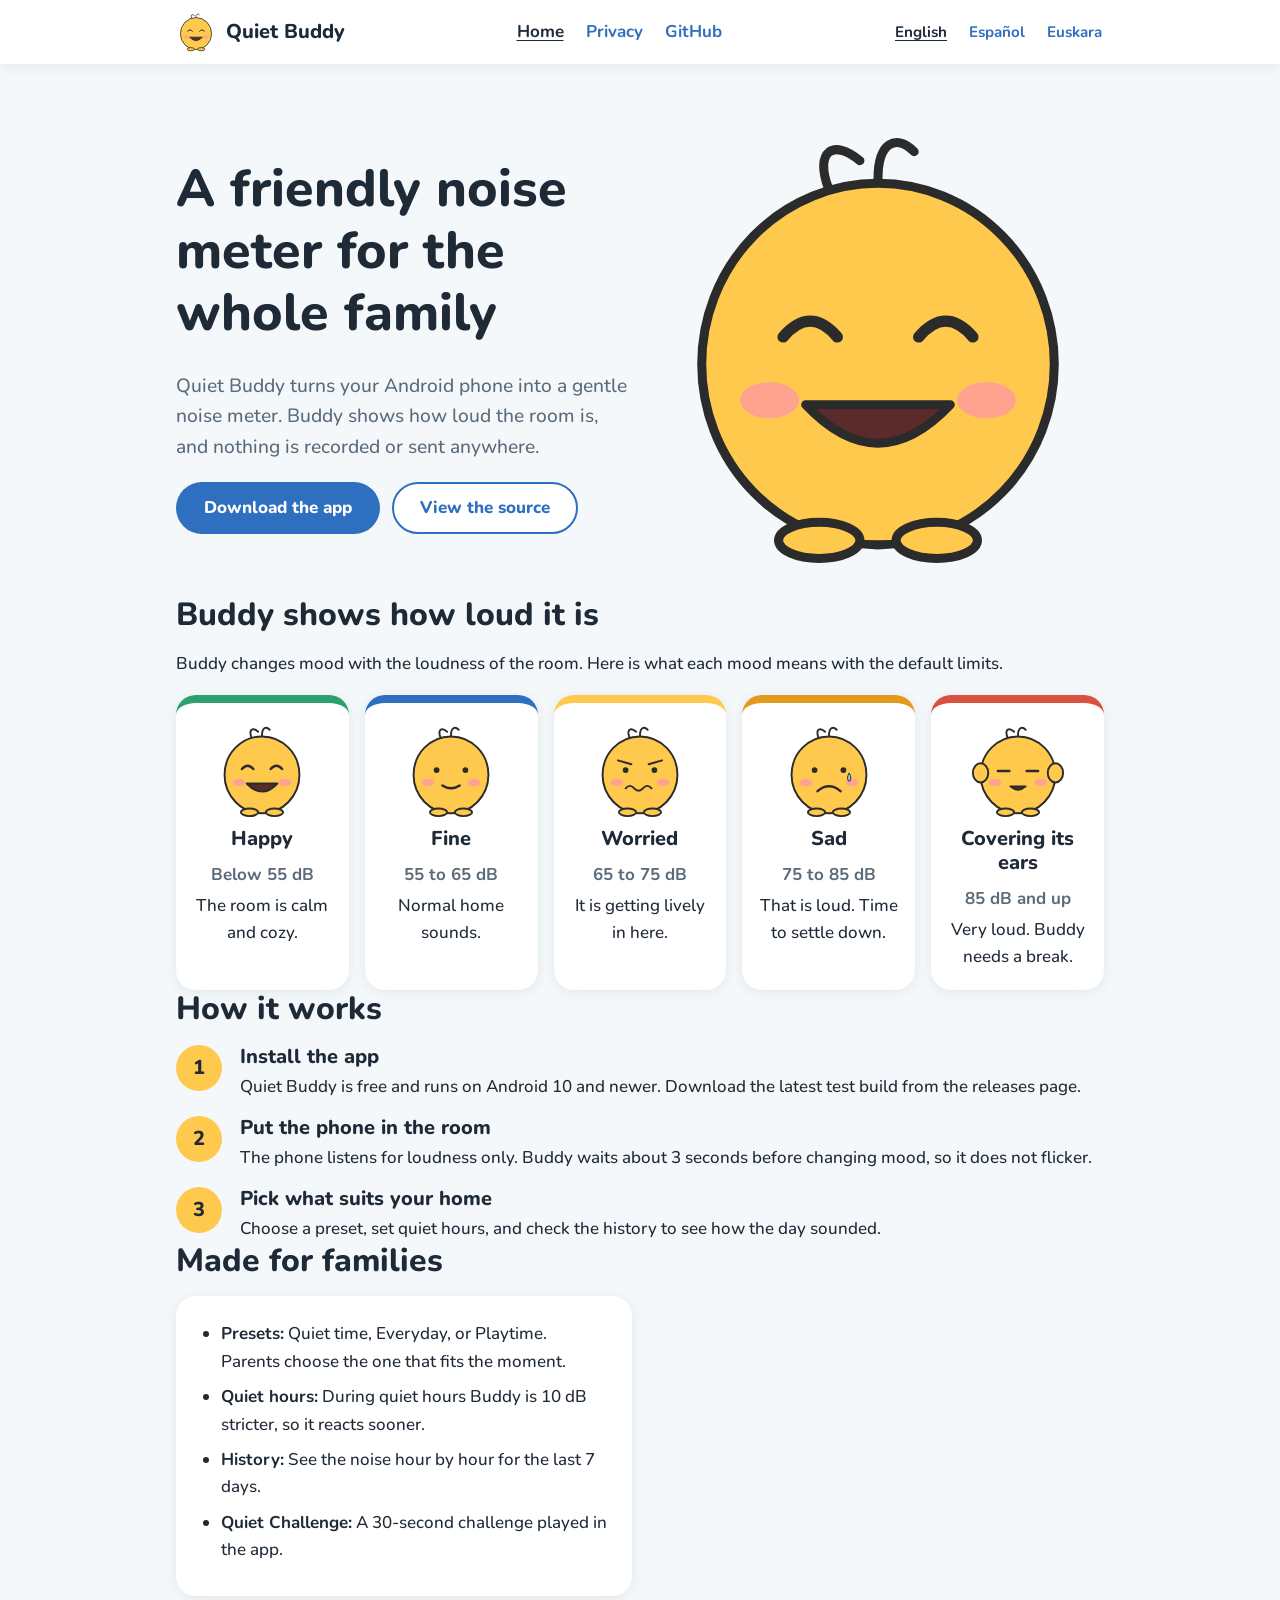
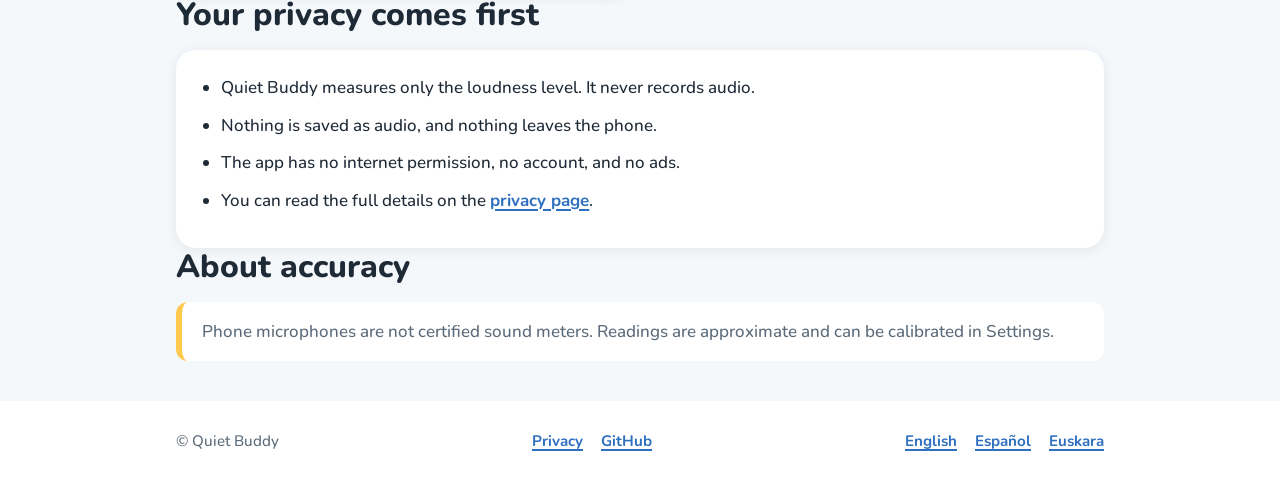
==== en/index.html @ b2998314 "Add trilingual Quiet Buddy website (English, Spanish, Basque) Static site with home and privacy page" ====
<!doctype html>
<html lang="en">
<head>
  <meta charset="utf-8">
  <meta name="viewport" content="width=device-width, initial-scale=1">
  <title>Quiet Buddy: a friendly noise meter for the family</title>
  <meta name="description" content="Quiet Buddy is a free Android app that turns a phone into a friendly noise meter for a family home. Buddy shows how loud the room is, and nothing is recorded.">
  <link rel="alternate" hreflang="en" href="https://quiet-buddy.github.io/en/">
  <link rel="alternate" hreflang="es" href="https://quiet-buddy.github.io/es/">
  <link rel="alternate" hreflang="eu" href="https://quiet-buddy.github.io/eu/">
  <link rel="alternate" hreflang="x-default" href="https://quiet-buddy.github.io/">
  <link rel="canonical" href="https://quiet-buddy.github.io/en/">
  <meta property="og:type" content="website">
  <meta property="og:site_name" content="Quiet Buddy">
  <meta property="og:title" content="Quiet Buddy: a friendly noise meter for the family">
  <meta property="og:description" content="A free Android app that turns a phone into a friendly noise meter for a family home. Buddy shows how loud the room is.">
  <meta property="og:url" content="https://quiet-buddy.github.io/en/">
  <meta property="og:locale" content="en_US">
  <meta property="og:locale:alternate" content="es_ES">
  <meta property="og:locale:alternate" content="eu_ES">
  <link rel="icon" href="data:image/svg+xml,%3Csvg xmlns='http://www.w3.org/2000/svg' viewBox='0 0 100 100'%3E%3Cellipse cx='50' cy='55' rx='40' ry='40' fill='%23FFC94D' stroke='%232B2B2B' stroke-width='4'/%3E%3Ccircle cx='36' cy='48' r='5' fill='%232B2B2B'/%3E%3Ccircle cx='64' cy='48' r='5' fill='%232B2B2B'/%3E%3C/svg%3E">
  <link rel="stylesheet" href="https://fonts.googleapis.com/css2?family=Nunito:wght@500;700;800&amp;display=swap">
  <link rel="stylesheet" href="../assets/site.css">
</head>
<body>

<header class="site-header">
  <div class="wrap">
    <a class="brand" href="./index.html">
      <svg viewBox="0 0 200 200" role="img" aria-label="Buddy, the Quiet Buddy mascot">
        <path d="M78 30 C 72 14, 80 8, 92 18" fill="none" stroke="#2B2B2B" stroke-width="4" stroke-linecap="round"/>
        <path d="M100 26 C 100 10, 108 6, 116 14" fill="none" stroke="#2B2B2B" stroke-width="4" stroke-linecap="round"/>
        <ellipse cx="100" cy="108" rx="78" ry="80" fill="#FFC94D" stroke="#2B2B2B" stroke-width="4"/>
        <ellipse cx="52" cy="124" rx="13" ry="8" fill="#FF9AA2" opacity="0.8"/>
        <ellipse cx="148" cy="124" rx="13" ry="8" fill="#FF9AA2" opacity="0.8"/>
        <path d="M58 96 Q 70 82 82 96" fill="none" stroke="#2B2B2B" stroke-width="5" stroke-linecap="round"/>
        <path d="M118 96 Q 130 82 142 96" fill="none" stroke="#2B2B2B" stroke-width="5" stroke-linecap="round"/>
        <path d="M68 126 Q 100 160 132 126 Z" fill="#5B2A2A" stroke="#2B2B2B" stroke-width="4" stroke-linejoin="round"/>
        <ellipse cx="74" cy="186" rx="18" ry="8" fill="#FFC94D" stroke="#2B2B2B" stroke-width="4"/>
        <ellipse cx="126" cy="186" rx="18" ry="8" fill="#FFC94D" stroke="#2B2B2B" stroke-width="4"/>
      </svg>
      <span>Quiet Buddy</span>
    </a>

    <nav class="site-nav" aria-label="Main">
      <ul>
        <li><a href="./index.html" aria-current="page">Home</a></li>
        <li><a href="./privacy.html">Privacy</a></li>
        <li><a href="https://github.com/Quiet-Buddy/noise-meter">GitHub</a></li>
      </ul>
    </nav>

    <nav class="lang" aria-label="Language">
      <ul>
        <li><a href="./index.html" hreflang="en" lang="en" aria-current="page">English</a></li>
        <li><a href="../es/index.html" hreflang="es" lang="es" data-lang="es">Español</a></li>
        <li><a href="../eu/index.html" hreflang="eu" lang="eu" data-lang="eu">Euskara</a></li>
      </ul>
    </nav>
  </div>
</header>

<main>

  <div class="wrap">

    <section class="hero" aria-labelledby="hero-title">
      <div>
        <h1 id="hero-title">A friendly noise meter for the whole family</h1>
        <p class="lead">Quiet Buddy turns your Android phone into a gentle noise meter. Buddy shows how loud the room is, and nothing is recorded or sent anywhere.</p>
        <div class="actions">
          <a class="btn btn-primary" href="https://github.com/Quiet-Buddy/noise-meter/releases/latest">Download the app</a>
          <a class="btn btn-secondary" href="https://github.com/Quiet-Buddy/noise-meter">View the source</a>
        </div>
      </div>
      <svg class="buddy-hero" viewBox="0 0 200 200" role="img" aria-label="Buddy, the Quiet Buddy mascot, smiling happily">
        <path d="M78 30 C 72 14, 80 8, 92 18" fill="none" stroke="#2B2B2B" stroke-width="4" stroke-linecap="round"/>
        <path d="M100 26 C 100 10, 108 6, 116 14" fill="none" stroke="#2B2B2B" stroke-width="4" stroke-linecap="round"/>
        <ellipse cx="100" cy="108" rx="78" ry="80" fill="#FFC94D" stroke="#2B2B2B" stroke-width="4"/>
        <ellipse cx="52" cy="124" rx="13" ry="8" fill="#FF9AA2" opacity="0.8"/>
        <ellipse cx="148" cy="124" rx="13" ry="8" fill="#FF9AA2" opacity="0.8"/>
        <path d="M58 96 Q 70 82 82 96" fill="none" stroke="#2B2B2B" stroke-width="5" stroke-linecap="round"/>
        <path d="M118 96 Q 130 82 142 96" fill="none" stroke="#2B2B2B" stroke-width="5" stroke-linecap="round"/>
        <path d="M68 126 Q 100 160 132 126 Z" fill="#5B2A2A" stroke="#2B2B2B" stroke-width="4" stroke-linejoin="round"/>
        <ellipse cx="74" cy="186" rx="18" ry="8" fill="#FFC94D" stroke="#2B2B2B" stroke-width="4"/>
        <ellipse cx="126" cy="186" rx="18" ry="8" fill="#FFC94D" stroke="#2B2B2B" stroke-width="4"/>
      </svg>
    </section>

    <section aria-labelledby="moods-title">
      <h2 id="moods-title">Buddy shows how loud it is</h2>
      <p>Buddy changes mood with the loudness of the room. Here is what each mood means with the default limits.</p>
      <ul class="mood-grid">

        <li class="mood mood-happy">
          <svg viewBox="0 0 200 200" role="img" aria-label="Buddy happy">
            <path d="M78 30 C 72 14, 80 8, 92 18" fill="none" stroke="#2B2B2B" stroke-width="4" stroke-linecap="round"/>
            <path d="M100 26 C 100 10, 108 6, 116 14" fill="none" stroke="#2B2B2B" stroke-width="4" stroke-linecap="round"/>
            <ellipse cx="100" cy="108" rx="78" ry="80" fill="#FFC94D" stroke="#2B2B2B" stroke-width="4"/>
            <ellipse cx="52" cy="124" rx="13" ry="8" fill="#FF9AA2" opacity="0.8"/>
            <ellipse cx="148" cy="124" rx="13" ry="8" fill="#FF9AA2" opacity="0.8"/>
            <path d="M58 96 Q 70 82 82 96" fill="none" stroke="#2B2B2B" stroke-width="5" stroke-linecap="round"/>
            <path d="M118 96 Q 130 82 142 96" fill="none" stroke="#2B2B2B" stroke-width="5" stroke-linecap="round"/>
            <path d="M68 126 Q 100 160 132 126 Z" fill="#5B2A2A" stroke="#2B2B2B" stroke-width="4" stroke-linejoin="round"/>
            <ellipse cx="74" cy="186" rx="18" ry="8" fill="#FFC94D" stroke="#2B2B2B" stroke-width="4"/>
            <ellipse cx="126" cy="186" rx="18" ry="8" fill="#FFC94D" stroke="#2B2B2B" stroke-width="4"/>
          </svg>
          <h3>Happy</h3>
          <p class="band">Below 55 dB</p>
          <p>The room is calm and cozy.</p>
        </li>

        <li class="mood mood-fine">
          <svg viewBox="0 0 200 200" role="img" aria-label="Buddy fine, with a small smile">
            <path d="M78 30 C 72 14, 80 8, 92 18" fill="none" stroke="#2B2B2B" stroke-width="4" stroke-linecap="round"/>
            <path d="M100 26 C 100 10, 108 6, 116 14" fill="none" stroke="#2B2B2B" stroke-width="4" stroke-linecap="round"/>
            <ellipse cx="100" cy="108" rx="78" ry="80" fill="#FFC94D" stroke="#2B2B2B" stroke-width="4"/>
            <ellipse cx="52" cy="124" rx="13" ry="8" fill="#FF9AA2" opacity="0.8"/>
            <ellipse cx="148" cy="124" rx="13" ry="8" fill="#FF9AA2" opacity="0.8"/>
            <circle cx="70" cy="98" r="6" fill="#2B2B2B"/>
            <circle cx="130" cy="98" r="6" fill="#2B2B2B"/>
            <path d="M82 130 Q 100 142 118 130" fill="none" stroke="#2B2B2B" stroke-width="5" stroke-linecap="round"/>
            <ellipse cx="74" cy="186" rx="18" ry="8" fill="#FFC94D" stroke="#2B2B2B" stroke-width="4"/>
            <ellipse cx="126" cy="186" rx="18" ry="8" fill="#FFC94D" stroke="#2B2B2B" stroke-width="4"/>
          </svg>
          <h3>Fine</h3>
          <p class="band">55 to 65 dB</p>
          <p>Normal home sounds.</p>
        </li>

        <li class="mood mood-worried">
          <svg viewBox="0 0 200 200" role="img" aria-label="Buddy worried, with a wavy mouth and raised brows">
            <path d="M78 30 C 72 14, 80 8, 92 18" fill="none" stroke="#2B2B2B" stroke-width="4" stroke-linecap="round"/>
            <path d="M100 26 C 100 10, 108 6, 116 14" fill="none" stroke="#2B2B2B" stroke-width="4" stroke-linecap="round"/>
            <ellipse cx="100" cy="108" rx="78" ry="80" fill="#FFC94D" stroke="#2B2B2B" stroke-width="4"/>
            <ellipse cx="52" cy="124" rx="13" ry="8" fill="#FF9AA2" opacity="0.8"/>
            <ellipse cx="148" cy="124" rx="13" ry="8" fill="#FF9AA2" opacity="0.8"/>
            <circle cx="70" cy="98" r="6" fill="#2B2B2B"/>
            <circle cx="130" cy="98" r="6" fill="#2B2B2B"/>
            <path d="M54 78 L 82 86" fill="none" stroke="#2B2B2B" stroke-width="4" stroke-linecap="round"/>
            <path d="M146 78 L 118 86" fill="none" stroke="#2B2B2B" stroke-width="4" stroke-linecap="round"/>
            <path d="M70 136 Q 79 126 88 136 T 106 136 T 124 136" fill="none" stroke="#2B2B2B" stroke-width="4" stroke-linecap="round" stroke-linejoin="round"/>
            <ellipse cx="74" cy="186" rx="18" ry="8" fill="#FFC94D" stroke="#2B2B2B" stroke-width="4"/>
            <ellipse cx="126" cy="186" rx="18" ry="8" fill="#FFC94D" stroke="#2B2B2B" stroke-width="4"/>
          </svg>
          <h3>Worried</h3>
          <p class="band">65 to 75 dB</p>
          <p>It is getting lively in here.</p>
        </li>

        <li class="mood mood-sad">
          <svg viewBox="0 0 200 200" role="img" aria-label="Buddy sad, with a frown and a blue tear">
            <path d="M78 30 C 72 14, 80 8, 92 18" fill="none" stroke="#2B2B2B" stroke-width="4" stroke-linecap="round"/>
            <path d="M100 26 C 100 10, 108 6, 116 14" fill="none" stroke="#2B2B2B" stroke-width="4" stroke-linecap="round"/>
            <ellipse cx="100" cy="108" rx="78" ry="80" fill="#FFC94D" stroke="#2B2B2B" stroke-width="4"/>
            <ellipse cx="52" cy="124" rx="13" ry="8" fill="#FF9AA2" opacity="0.8"/>
            <ellipse cx="148" cy="124" rx="13" ry="8" fill="#FF9AA2" opacity="0.8"/>
            <circle cx="70" cy="98" r="6" fill="#2B2B2B"/>
            <circle cx="130" cy="98" r="6" fill="#2B2B2B"/>
            <path d="M76 142 Q 100 122 124 142" fill="none" stroke="#2B2B2B" stroke-width="5" stroke-linecap="round"/>
            <path d="M142 104 Q 149 116 142 122 Q 135 116 142 104 Z" fill="#8FC8FF" stroke="#2B2B2B" stroke-width="2"/>
            <ellipse cx="74" cy="186" rx="18" ry="8" fill="#FFC94D" stroke="#2B2B2B" stroke-width="4"/>
            <ellipse cx="126" cy="186" rx="18" ry="8" fill="#FFC94D" stroke="#2B2B2B" stroke-width="4"/>
          </svg>
          <h3>Sad</h3>
          <p class="band">75 to 85 dB</p>
          <p>That is loud. Time to settle down.</p>
        </li>

        <li class="mood mood-too-loud">
          <svg viewBox="0 0 200 200" role="img" aria-label="Buddy covering its ears with its hands, squinting">
            <path d="M78 30 C 72 14, 80 8, 92 18" fill="none" stroke="#2B2B2B" stroke-width="4" stroke-linecap="round"/>
            <path d="M100 26 C 100 10, 108 6, 116 14" fill="none" stroke="#2B2B2B" stroke-width="4" stroke-linecap="round"/>
            <ellipse cx="100" cy="108" rx="78" ry="80" fill="#FFC94D" stroke="#2B2B2B" stroke-width="4"/>
            <ellipse cx="52" cy="124" rx="13" ry="8" fill="#FF9AA2" opacity="0.8"/>
            <ellipse cx="148" cy="124" rx="13" ry="8" fill="#FF9AA2" opacity="0.8"/>
            <path d="M58 100 L 82 100" fill="none" stroke="#2B2B2B" stroke-width="5" stroke-linecap="round"/>
            <path d="M118 100 L 142 100" fill="none" stroke="#2B2B2B" stroke-width="5" stroke-linecap="round"/>
            <path d="M84 132 Q 100 146 116 132 Z" fill="#5B2A2A" stroke="#2B2B2B" stroke-width="4" stroke-linejoin="round"/>
            <ellipse cx="22" cy="104" rx="16" ry="20" fill="#FFC94D" stroke="#2B2B2B" stroke-width="4"/>
            <ellipse cx="178" cy="104" rx="16" ry="20" fill="#FFC94D" stroke="#2B2B2B" stroke-width="4"/>
            <ellipse cx="74" cy="186" rx="18" ry="8" fill="#FFC94D" stroke="#2B2B2B" stroke-width="4"/>
            <ellipse cx="126" cy="186" rx="18" ry="8" fill="#FFC94D" stroke="#2B2B2B" stroke-width="4"/>
          </svg>
          <h3>Covering its ears</h3>
          <p class="band">85 dB and up</p>
          <p>Very loud. Buddy needs a break.</p>
        </li>

      </ul>
    </section>

    <section aria-labelledby="how-title">
      <h2 id="how-title">How it works</h2>
      <ol class="steps">
        <li>
          <h3>Install the app</h3>
          <p>Quiet Buddy is free and runs on Android 10 and newer. Download the latest test build from the releases page.</p>
        </li>
        <li>
          <h3>Put the phone in the room</h3>
          <p>The phone listens for loudness only. Buddy waits about 3 seconds before changing mood, so it does not flicker.</p>
        </li>
        <li>
          <h3>Pick what suits your home</h3>
          <p>Choose a preset, set quiet hours, and check the history to see how the day sounded.</p>
        </li>
      </ol>
    </section>

    <section aria-labelledby="families-title">
      <h2 id="families-title">Made for families</h2>
      <div class="feature-grid">
        <div class="card">
          <ul class="feature-list">
            <li><strong>Presets:</strong> Quiet time, Everyday, or Playtime. Parents choose the one that fits the moment.</li>
            <li><strong>Quiet hours:</strong> During quiet hours Buddy is 10 dB stricter, so it reacts sooner.</li>
            <li><strong>History:</strong> See the noise hour by hour for the last 7 days.</li>
            <li><strong>Quiet Challenge:</strong> A 30-second challenge played in the app.</li>
          </ul>
        </div>
      </div>
    </section>

    <section aria-labelledby="privacy-title">
      <h2 id="privacy-title">Your privacy comes first</h2>
      <div class="card">
        <ul class="privacy-list">
          <li>Quiet Buddy measures only the loudness level. It never records audio.</li>
          <li>Nothing is saved as audio, and nothing leaves the phone.</li>
          <li>The app has no internet permission, no account, and no ads.</li>
          <li>You can read the full details on the <a href="./privacy.html">privacy page</a>.</li>
        </ul>
      </div>
    </section>

    <section aria-labelledby="accuracy-title">
      <h2 id="accuracy-title">About accuracy</h2>
      <p class="note">Phone microphones are not certified sound meters. Readings are approximate and can be calibrated in Settings.</p>
    </section>

  </div>

</main>

<footer class="site-footer">
  <div class="wrap">
    <p>&copy; Quiet Buddy</p>
    <ul class="footer-links">
      <li><a href="./privacy.html">Privacy</a></li>
      <li><a href="https://github.com/Quiet-Buddy/noise-meter">GitHub</a></li>
    </ul>
    <ul class="footer-links" aria-label="Language">
      <li><a href="./index.html" hreflang="en" lang="en" aria-current="page">English</a></li>
      <li><a href="../es/index.html" hreflang="es" lang="es" data-lang="es">Español</a></li>
      <li><a href="../eu/index.html" hreflang="eu" lang="eu" data-lang="eu">Euskara</a></li>
    </ul>
  </div>
</footer>

<script>
  document.addEventListener('click', function (event) {
    var link = event.target.closest && event.target.closest('a[data-lang]');
    if (!link) return;
    try {
      localStorage.setItem('qb-lang', link.getAttribute('data-lang'));
    } catch (e) {}
  });
</script>
</body>
</html>
---- assets/site.css ----
/* Quiet Buddy site. Mobile-first. Colors are tokens on :root. */

:root {
  --ink: #1F2A37;
  --ink-soft: #5B6B7A;
  --bg: #F4F8FB;
  --card: #FFFFFF;
  --accent: #2E6FBF;
  --accent-hover: #255CA3;
  --buddy: #FFC94D;
  --calm: #2E9F6E;
  --loud: #E39A1C;
  --too-loud: #D9513F;
  --radius: 20px;
  --max: 960px;
  --gutter: 16px;
  --shadow: 0 2px 12px rgba(31, 42, 55, 0.08);
}

*,
*::before,
*::after {
  box-sizing: border-box;
}

html {
  -webkit-text-size-adjust: 100%;
}

body {
  margin: 0;
  background: var(--bg);
  color: var(--ink);
  font-family: 'Nunito', system-ui, -apple-system, 'Segoe UI', sans-serif;
  font-weight: 500;
  font-size: 1.0625rem;
  line-height: 1.6;
  overflow-wrap: break-word;
}

img,
svg {
  display: block;
  max-width: 100%;
  height: auto;
}

.wrap {
  max-width: var(--max);
  margin: 0 auto;
  padding: 0 var(--gutter);
}

h1,
h2,
h3 {
  font-weight: 800;
  line-height: 1.2;
  margin: 0 0 0.5em;
}

h1 {
  font-size: clamp(2rem, 6vw, 3.25rem);
}

h2 {
  font-size: clamp(1.5rem, 4vw, 2rem);
}

h3 {
  font-size: 1.25rem;
}

p {
  margin: 0 0 1em;
}

a {
  color: var(--accent);
  font-weight: 700;
  text-decoration-thickness: 2px;
  text-underline-offset: 3px;
}

a:hover {
  color: var(--accent-hover);
}

a:focus-visible,
button:focus-visible {
  outline: 3px solid var(--accent);
  outline-offset: 3px;
  border-radius: 6px;
}

/* Header */

.site-header {
  background: var(--card);
  box-shadow: var(--shadow);
  padding: 12px 0;
}

.site-header .wrap {
  display: flex;
  flex-wrap: wrap;
  align-items: center;
  justify-content: space-between;
  gap: 12px 24px;
}

.brand {
  display: inline-flex;
  align-items: center;
  gap: 10px;
  color: var(--ink);
  text-decoration: none;
  font-weight: 800;
  font-size: 1.25rem;
}

.brand svg {
  width: 40px;
  height: 40px;
}

.site-nav ul,
.lang ul,
.footer-links {
  list-style: none;
  margin: 0;
  padding: 0;
  display: flex;
  flex-wrap: wrap;
  gap: 8px 18px;
}

.site-nav a,
.lang a {
  text-decoration: none;
  padding: 4px 2px;
}

.site-nav a[aria-current="page"],
.lang a[aria-current="page"] {
  color: var(--ink);
  text-decoration: underline;
}

.lang {
  font-size: 0.95rem;
}

/* Buttons */

.btn {
  display: inline-block;
  padding: 14px 26px;
  border-radius: 999px;
  font-weight: 800;
  text-decoration: none;
  border: 2px solid transparent;
  line-height: 1.2;
}

.btn-primary {
  background: var(--accent);
  color: #FFFFFF;
}

.btn-primary:hover {
  background: var(--accent-hover);
  color: #FFFFFF;
}

.btn-secondary {
  background: var(--card);
  color: var(--accent);
  border-color: var(--accent);
}

.btn-big {
  display: block;
  text-align: center;
  font-size: 1.25rem;
  padding: 20px 24px;
  margin-bottom: 16px;
}

/* Sections */

main > section {
  padding: 32px 0;
}

.hero {
  display: grid;
  gap: 24px;
  padding: 40px 0 24px;
  text-align: center;
}

.hero .buddy-hero {
  width: min(260px, 70vw);
  margin: 0 auto;
}

.hero .actions {
  display: flex;
  flex-wrap: wrap;
  gap: 12px;
  justify-content: center;
  margin-top: 8px;
}

.lead {
  font-size: 1.2rem;
  color: var(--ink-soft);
}

.card {
  background: var(--card);
  border-radius: var(--radius);
  box-shadow: var(--shadow);
  padding: 24px;
}

/* Mood cards */

.mood-grid {
  list-style: none;
  margin: 0;
  padding: 0;
  display: grid;
  gap: 16px;
  grid-template-columns: 1fr;
}

.mood {
  background: var(--card);
  border-radius: var(--radius);
  box-shadow: var(--shadow);
  border-top: 8px solid var(--mood-color);
  padding: 20px 16px;
  text-align: center;
}

.mood svg {
  width: 96px;
  margin: 0 auto 8px;
}

.mood .band {
  font-weight: 700;
  color: var(--ink-soft);
  margin: 0 0 4px;
}

.mood p:last-child {
  margin: 0;
}

.mood-happy { --mood-color: var(--calm); }
.mood-fine { --mood-color: var(--accent); }
.mood-worried { --mood-color: var(--buddy); }
.mood-sad { --mood-color: var(--loud); }
.mood-too-loud { --mood-color: var(--too-loud); }

/* Steps */

.steps {
  list-style: none;
  margin: 0;
  padding: 0;
  counter-reset: step;
  display: grid;
  gap: 16px;
}

.steps li {
  position: relative;
  padding-left: 64px;
  min-height: 48px;
}

.steps li::before {
  counter-increment: step;
  content: counter(step);
  position: absolute;
  left: 0;
  top: 0;
  width: 46px;
  height: 46px;
  border-radius: 50%;
  background: var(--buddy);
  color: var(--ink);
  font-weight: 800;
  font-size: 1.25rem;
  display: flex;
  align-items: center;
  justify-content: center;
}

.steps li h3 {
  margin-bottom: 4px;
}

.steps li p {
  margin: 0;
}

/* Feature list */

.feature-list {
  margin: 0;
  padding-left: 1.25em;
}

.feature-list li {
  margin-bottom: 0.5em;
}

.privacy-list {
  margin: 0;
  padding-left: 1.25em;
}

.privacy-list li {
  margin-bottom: 0.6em;
}

.note {
  border-left: 6px solid var(--buddy);
  background: var(--card);
  border-radius: 12px;
  padding: 16px 20px;
  color: var(--ink-soft);
  margin: 0;
}

/* Two-column layout on wider screens */

@media (min-width: 560px) {
  .mood-grid {
    grid-template-columns: repeat(2, 1fr);
  }

  .mood-grid .mood:last-child {
    grid-column: span 2;
    max-width: 50%;
    justify-self: center;
    width: 100%;
  }
}

@media (min-width: 720px) {
  .hero {
    grid-template-columns: 1fr 1fr;
    text-align: left;
    align-items: center;
    padding-top: 56px;
  }

  .hero .actions {
    justify-content: flex-start;
  }

  .hero .buddy-hero {
    margin: 0;
    width: 100%;
  }

  .mood-grid {
    grid-template-columns: repeat(5, 1fr);
  }

  .mood-grid .mood:last-child {
    grid-column: auto;
    max-width: none;
  }

  .feature-grid {
    grid-template-columns: 1fr 1fr;
  }
}

.feature-grid {
  display: grid;
  gap: 16px;
}

/* Privacy page */

.page-title {
  padding-top: 32px;
}

.meta {
  color: var(--ink-soft);
  font-weight: 700;
}

.policy h2 {
  margin-top: 1.25em;
  font-size: 1.4rem;
}

/* Footer */

.site-footer {
  margin-top: 40px;
  padding: 28px 0 40px;
  background: var(--card);
  color: var(--ink-soft);
  font-size: 0.95rem;
}

.site-footer .wrap {
  display: flex;
  flex-wrap: wrap;
  gap: 16px 32px;
  justify-content: space-between;
  align-items: center;
}

.site-footer p {
  margin: 0;
}

/* Landing (root and 404) */

.landing {
  padding: 48px 0;
}

.landing-card {
  max-width: 560px;
  margin: 0 auto;
  background: var(--card);
  border-radius: var(--radius);
  box-shadow: var(--shadow);
  padding: 32px 24px;
  text-align: center;
}

.landing-buddy {
  width: min(180px, 50vw);
  margin: 0 auto 8px;
}

.landing-choose {
  color: var(--ink-soft);
  font-weight: 700;
}

.landing-links {
  list-style: none;
  margin: 0;
  padding: 0;
}

.landing-links .btn-big {
  margin-bottom: 0;
}

.landing-links li + li {
  margin-top: 12px;
}

/* Respect reduced motion */

@media (prefers-reduced-motion: reduce) {
  *,
  *::before,
  *::after {
    animation: none !important;
    transition: none !important;
    scroll-behavior: auto !important;
  }
}
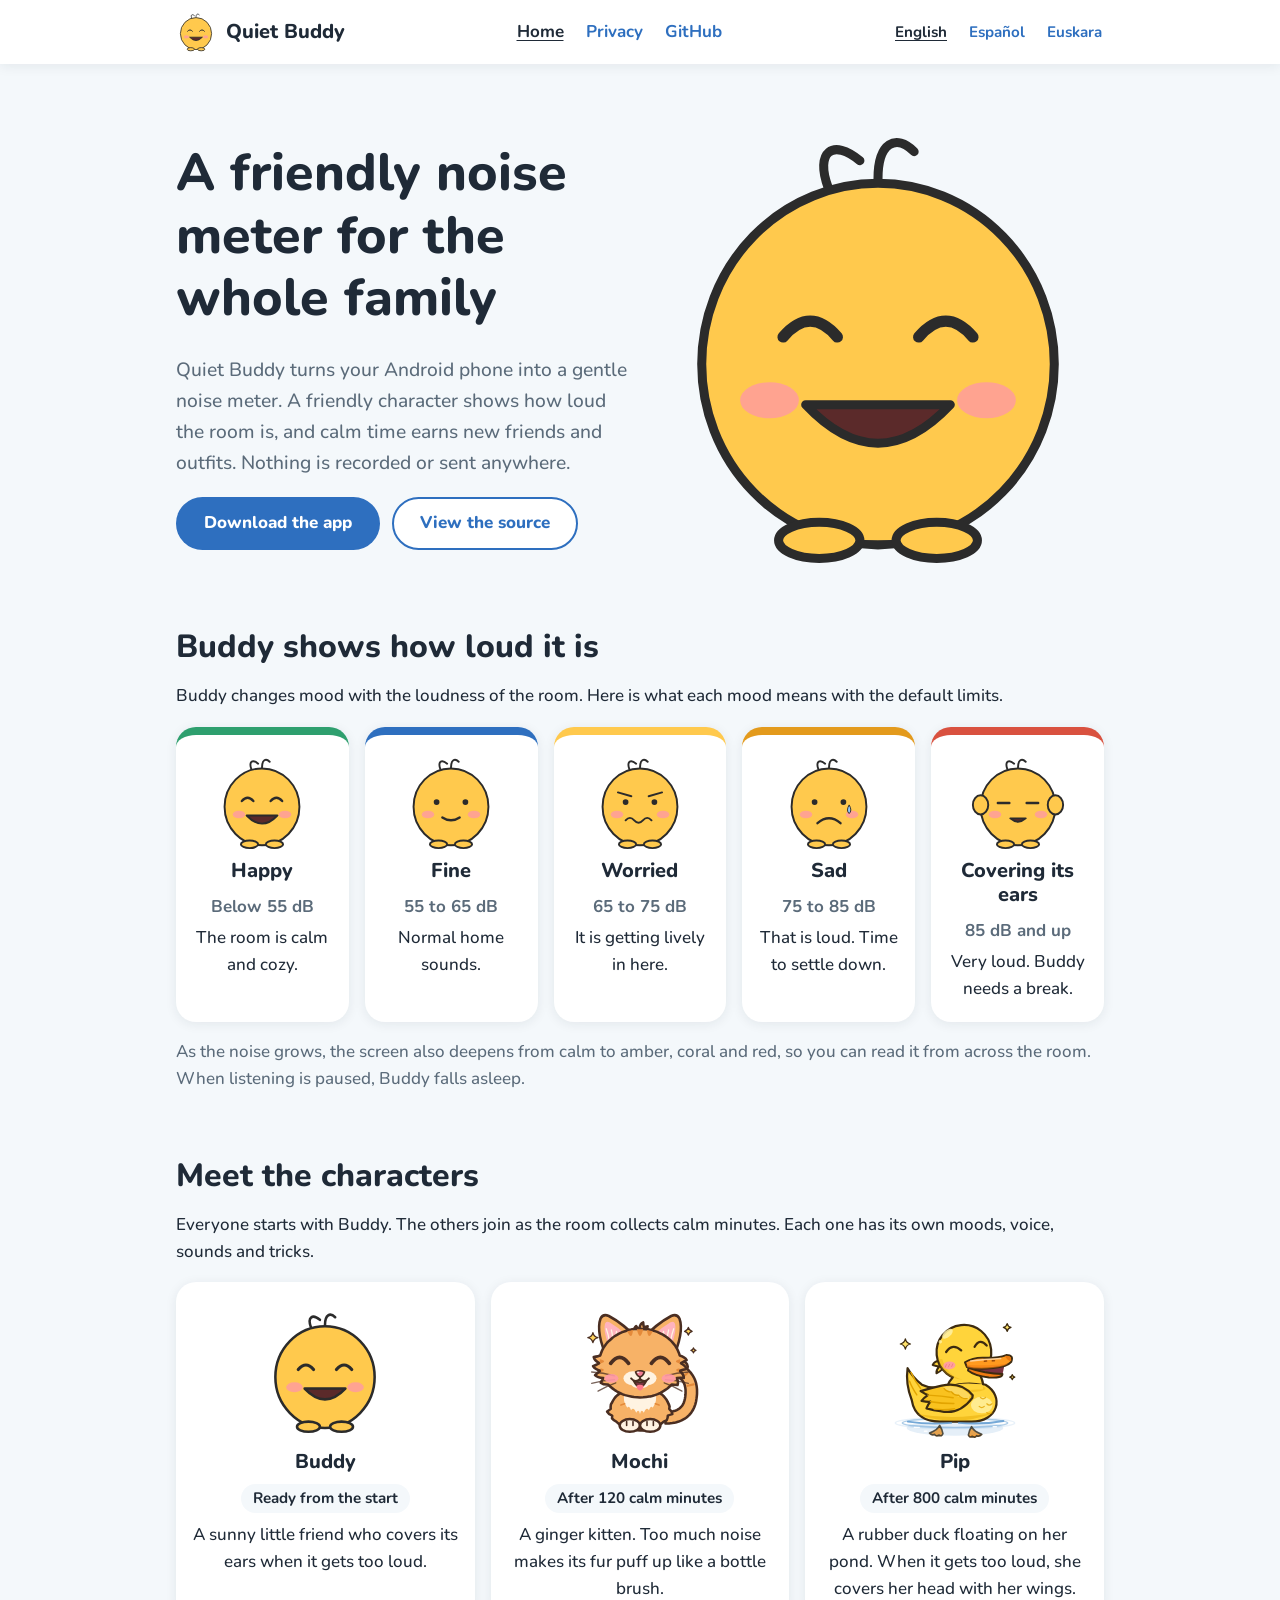
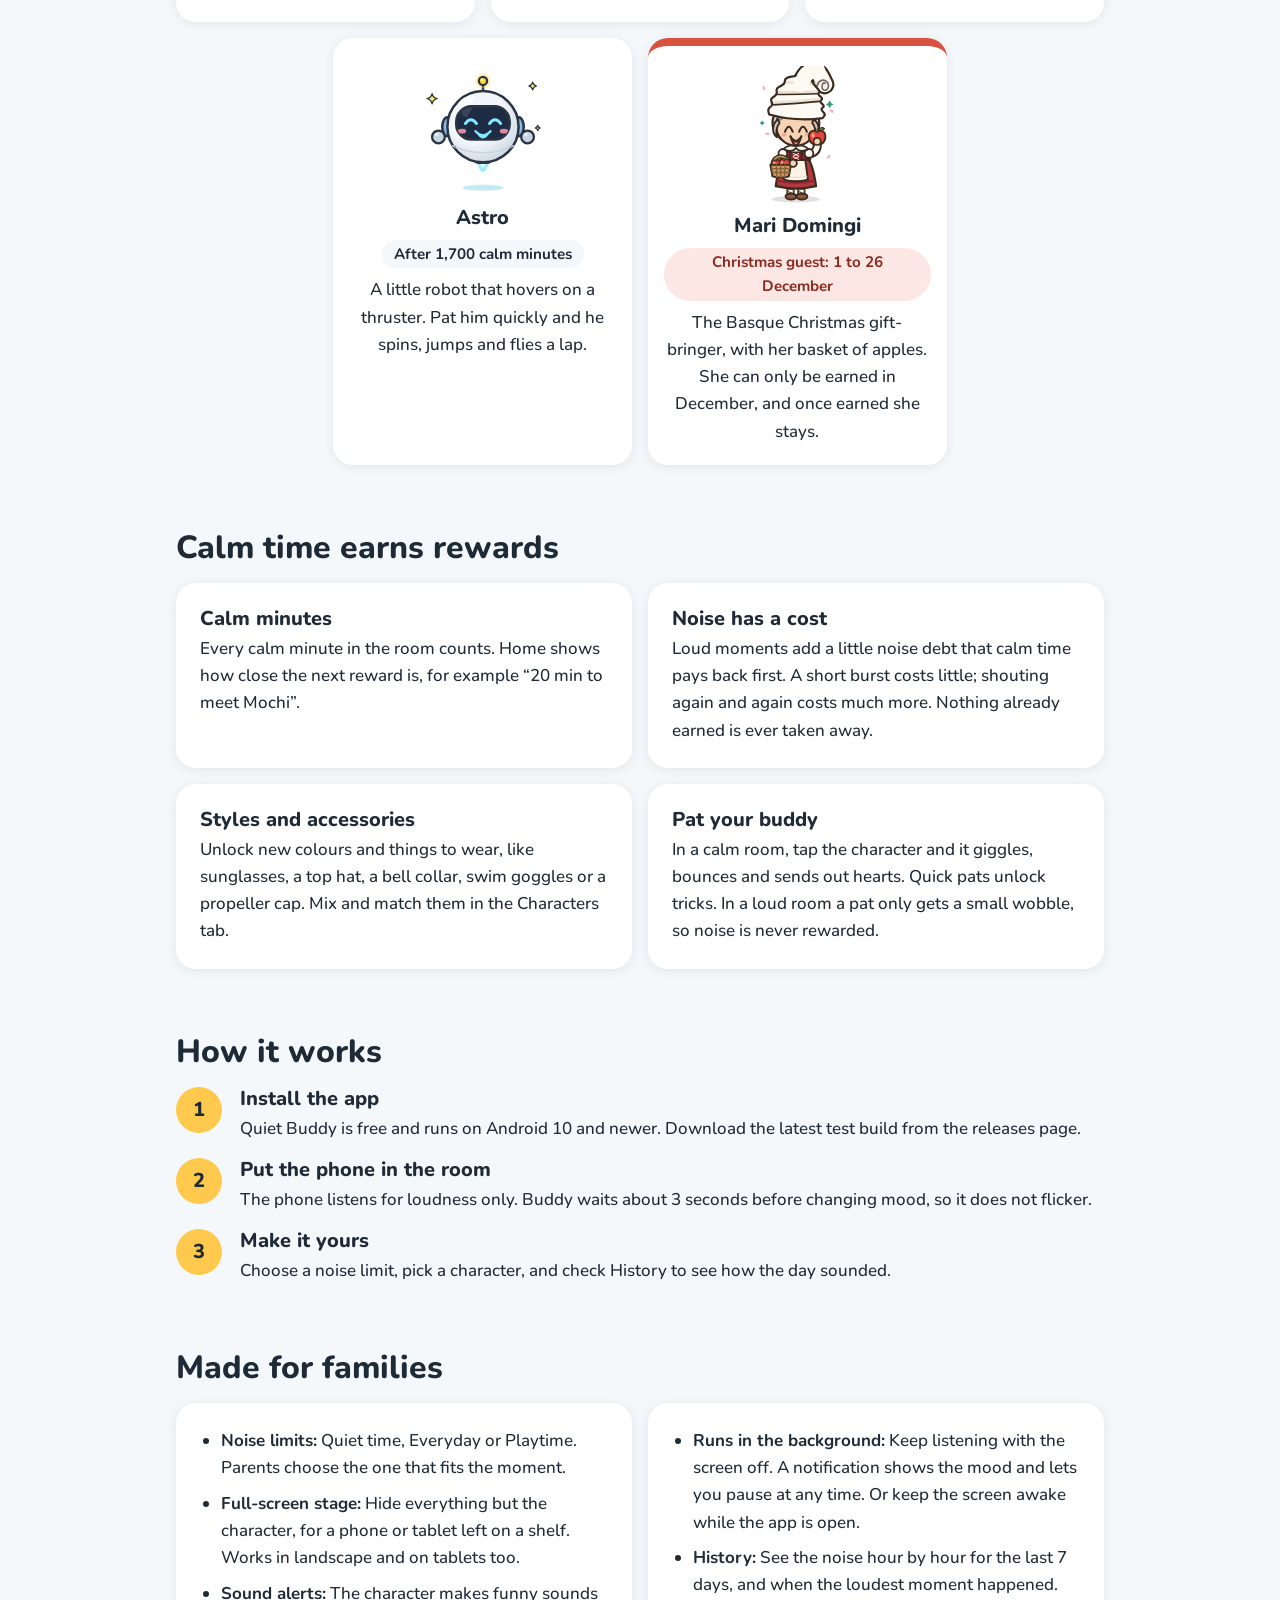
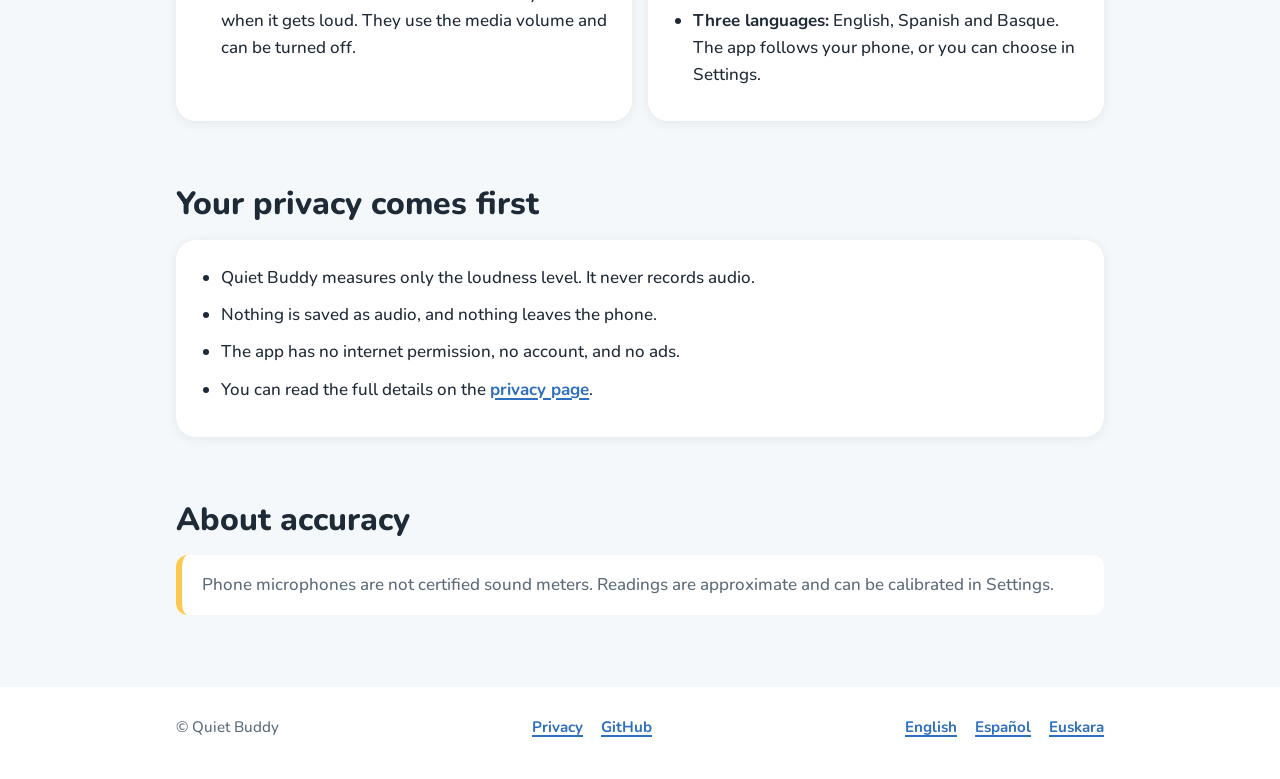
==== commit ebda0021: "Bring the website up to date with the app The site still described quiet hours and the Quiet Challen" ====
--- a/en/index.html
+++ b/en/index.html
@@ -4,7 +4,7 @@
   <meta charset="utf-8">
   <meta name="viewport" content="width=device-width, initial-scale=1">
   <title>Quiet Buddy: a friendly noise meter for the family</title>
-  <meta name="description" content="Quiet Buddy is a free Android app that turns a phone into a friendly noise meter for a family home. Buddy shows how loud the room is, and nothing is recorded.">
+  <meta name="description" content="Quiet Buddy is a free Android app that turns a phone into a friendly noise meter for a family home. A cute character shows how loud the room is, calm time earns new friends, and nothing is recorded.">
   <link rel="alternate" hreflang="en" href="https://quiet-buddy.github.io/en/">
   <link rel="alternate" hreflang="es" href="https://quiet-buddy.github.io/es/">
   <link rel="alternate" hreflang="eu" href="https://quiet-buddy.github.io/eu/">
@@ -13,7 +13,7 @@
   <meta property="og:type" content="website">
   <meta property="og:site_name" content="Quiet Buddy">
   <meta property="og:title" content="Quiet Buddy: a friendly noise meter for the family">
-  <meta property="og:description" content="A free Android app that turns a phone into a friendly noise meter for a family home. Buddy shows how loud the room is.">
+  <meta property="og:description" content="A free Android app that turns a phone into a friendly noise meter for a family home. A cute character shows how loud the room is, and calm time earns rewards.">
   <meta property="og:url" content="https://quiet-buddy.github.io/en/">
   <meta property="og:locale" content="en_US">
   <meta property="og:locale:alternate" content="es_ES">
@@ -67,7 +67,7 @@
     <section class="hero" aria-labelledby="hero-title">
       <div>
         <h1 id="hero-title">A friendly noise meter for the whole family</h1>
-        <p class="lead">Quiet Buddy turns your Android phone into a gentle noise meter. Buddy shows how loud the room is, and nothing is recorded or sent anywhere.</p>
+        <p class="lead">Quiet Buddy turns your Android phone into a gentle noise meter. A friendly character shows how loud the room is, and calm time earns new friends and outfits. Nothing is recorded or sent anywhere.</p>
         <div class="actions">
           <a class="btn btn-primary" href="https://github.com/Quiet-Buddy/noise-meter/releases/latest">Download the app</a>
           <a class="btn btn-secondary" href="https://github.com/Quiet-Buddy/noise-meter">View the source</a>
@@ -188,6 +188,66 @@
         </li>
 
       </ul>
+      <p class="after-grid">As the noise grows, the screen also deepens from calm to amber, coral and red, so you can read it from across the room. When listening is paused, Buddy falls asleep.</p>
+    </section>
+
+    <section aria-labelledby="characters-title">
+      <h2 id="characters-title">Meet the characters</h2>
+      <p>Everyone starts with Buddy. The others join as the room collects calm minutes. Each one has its own moods, voice, sounds and tricks.</p>
+      <ul class="char-grid">
+        <li class="char">
+          <img src="../assets/characters/buddy.svg" alt="Buddy, a round yellow character, smiling" width="160" height="160" loading="lazy">
+          <h3>Buddy</h3>
+          <p class="unlock">Ready from the start</p>
+          <p>A sunny little friend who covers its ears when it gets too loud.</p>
+        </li>
+        <li class="char">
+          <img src="../assets/characters/mochi.svg" alt="Mochi, a ginger kitten, smiling" width="160" height="160" loading="lazy">
+          <h3>Mochi</h3>
+          <p class="unlock">After 120 calm minutes</p>
+          <p>A ginger kitten. Too much noise makes its fur puff up like a bottle brush.</p>
+        </li>
+        <li class="char">
+          <img src="../assets/characters/pip.svg" alt="Pip, a yellow rubber duck, smiling on her pond" width="160" height="160" loading="lazy">
+          <h3>Pip</h3>
+          <p class="unlock">After 800 calm minutes</p>
+          <p>A rubber duck floating on her pond. When it gets too loud, she covers her head with her wings.</p>
+        </li>
+        <li class="char">
+          <img src="../assets/characters/astro.svg" alt="Astro, a white hovering robot with a screen face, smiling" width="160" height="160" loading="lazy">
+          <h3>Astro</h3>
+          <p class="unlock">After 1,700 calm minutes</p>
+          <p>A little robot that hovers on a thruster. Pat him quickly and he spins, jumps and flies a lap.</p>
+        </li>
+        <li class="char char-limited">
+          <img src="../assets/characters/mari-domingi.svg" alt="Mari Domingi in her tall white headdress, holding an apple and a basket" width="160" height="160" loading="lazy">
+          <h3>Mari Domingi</h3>
+          <p class="unlock">Christmas guest: 1 to 26 December</p>
+          <p>The Basque Christmas gift-bringer, with her basket of apples. She can only be earned in December, and once earned she stays.</p>
+        </li>
+      </ul>
+    </section>
+
+    <section aria-labelledby="rewards-title">
+      <h2 id="rewards-title">Calm time earns rewards</h2>
+      <div class="feature-grid">
+        <div class="card">
+          <h3>Calm minutes</h3>
+          <p>Every calm minute in the room counts. Home shows how close the next reward is, for example “20 min to meet Mochi”.</p>
+        </div>
+        <div class="card">
+          <h3>Noise has a cost</h3>
+          <p>Loud moments add a little noise debt that calm time pays back first. A short burst costs little; shouting again and again costs much more. Nothing already earned is ever taken away.</p>
+        </div>
+        <div class="card">
+          <h3>Styles and accessories</h3>
+          <p>Unlock new colours and things to wear, like sunglasses, a top hat, a bell collar, swim goggles or a propeller cap. Mix and match them in the Characters tab.</p>
+        </div>
+        <div class="card">
+          <h3>Pat your buddy</h3>
+          <p>In a calm room, tap the character and it giggles, bounces and sends out hearts. Quick pats unlock tricks. In a loud room a pat only gets a small wobble, so noise is never rewarded.</p>
+        </div>
+      </div>
     </section>
 
     <section aria-labelledby="how-title">
@@ -202,8 +262,8 @@
           <p>The phone listens for loudness only. Buddy waits about 3 seconds before changing mood, so it does not flicker.</p>
         </li>
         <li>
-          <h3>Pick what suits your home</h3>
-          <p>Choose a preset, set quiet hours, and check the history to see how the day sounded.</p>
+          <h3>Make it yours</h3>
+          <p>Choose a noise limit, pick a character, and check History to see how the day sounded.</p>
         </li>
       </ol>
     </section>
@@ -213,10 +273,16 @@
       <div class="feature-grid">
         <div class="card">
           <ul class="feature-list">
-            <li><strong>Presets:</strong> Quiet time, Everyday, or Playtime. Parents choose the one that fits the moment.</li>
-            <li><strong>Quiet hours:</strong> During quiet hours Buddy is 10 dB stricter, so it reacts sooner.</li>
-            <li><strong>History:</strong> See the noise hour by hour for the last 7 days.</li>
-            <li><strong>Quiet Challenge:</strong> A 30-second challenge played in the app.</li>
+            <li><strong>Noise limits:</strong> Quiet time, Everyday or Playtime. Parents choose the one that fits the moment.</li>
+            <li><strong>Full-screen stage:</strong> Hide everything but the character, for a phone or tablet left on a shelf. Works in landscape and on tablets too.</li>
+            <li><strong>Sound alerts:</strong> The character makes funny sounds when it gets loud. They use the media volume and can be turned off.</li>
+          </ul>
+        </div>
+        <div class="card">
+          <ul class="feature-list">
+            <li><strong>Runs in the background:</strong> Keep listening with the screen off. A notification shows the mood and lets you pause at any time. Or keep the screen awake while the app is open.</li>
+            <li><strong>History:</strong> See the noise hour by hour for the last 7 days, and when the loudest moment happened.</li>
+            <li><strong>Three languages:</strong> English, Spanish and Basque. The app follows your phone, or you can choose in Settings.</li>
           </ul>
         </div>
       </div>
--- a/assets/site.css
+++ b/assets/site.css
@@ -189,7 +189,8 @@
 
 /* Sections */
 
-main > section {
+main > section,
+main > .wrap > section:not(.hero) {
   padding: 32px 0;
 }
 
@@ -338,11 +339,85 @@
   margin: 0;
 }
 
+/* Characters */
+
+.after-grid {
+  margin: 16px 0 0;
+  color: var(--ink-soft);
+}
+
+.char-grid {
+  list-style: none;
+  margin: 0;
+  padding: 0;
+  display: grid;
+  gap: 16px;
+  grid-template-columns: 1fr;
+}
+
+.char {
+  background: var(--card);
+  border-radius: var(--radius);
+  box-shadow: var(--shadow);
+  padding: 20px 16px;
+  text-align: center;
+}
+
+.char img {
+  width: 140px;
+  height: 140px;
+  object-fit: contain;
+  margin: 0 auto 8px;
+}
+
+.char .unlock {
+  display: inline-block;
+  font-weight: 700;
+  font-size: 0.95rem;
+  color: var(--ink);
+  background: var(--bg);
+  border-radius: 999px;
+  padding: 2px 12px;
+  margin: 0 0 8px;
+}
+
+.char p:last-child {
+  margin: 0;
+}
+
+.char-limited {
+  border-top: 8px solid var(--too-loud);
+}
+
+.char-limited .unlock {
+  background: #FDE7E4;
+  color: #8A2A1E;
+}
+
+.feature-grid .card h3 {
+  margin-bottom: 4px;
+}
+
+.feature-grid .card p {
+  margin: 0;
+}
+
 /* Two-column layout on wider screens */
 
 @media (min-width: 560px) {
   .mood-grid {
     grid-template-columns: repeat(2, 1fr);
+  }
+
+  .char-grid {
+    grid-template-columns: repeat(2, 1fr);
+  }
+
+  .char-grid .char:last-child {
+    grid-column: span 2;
+    max-width: 50%;
+    justify-self: center;
+    width: 100%;
   }
 
   .mood-grid .mood:last-child {
@@ -381,6 +456,22 @@
 
   .feature-grid {
     grid-template-columns: 1fr 1fr;
+  }
+
+  .char-grid {
+    grid-template-columns: repeat(6, 1fr);
+  }
+
+  .char-grid .char {
+    grid-column: span 2;
+  }
+
+  .char-grid .char:nth-child(4) {
+    grid-column: 2 / span 2;
+  }
+
+  .char-grid .char:last-child {
+    max-width: none;
   }
 }
 
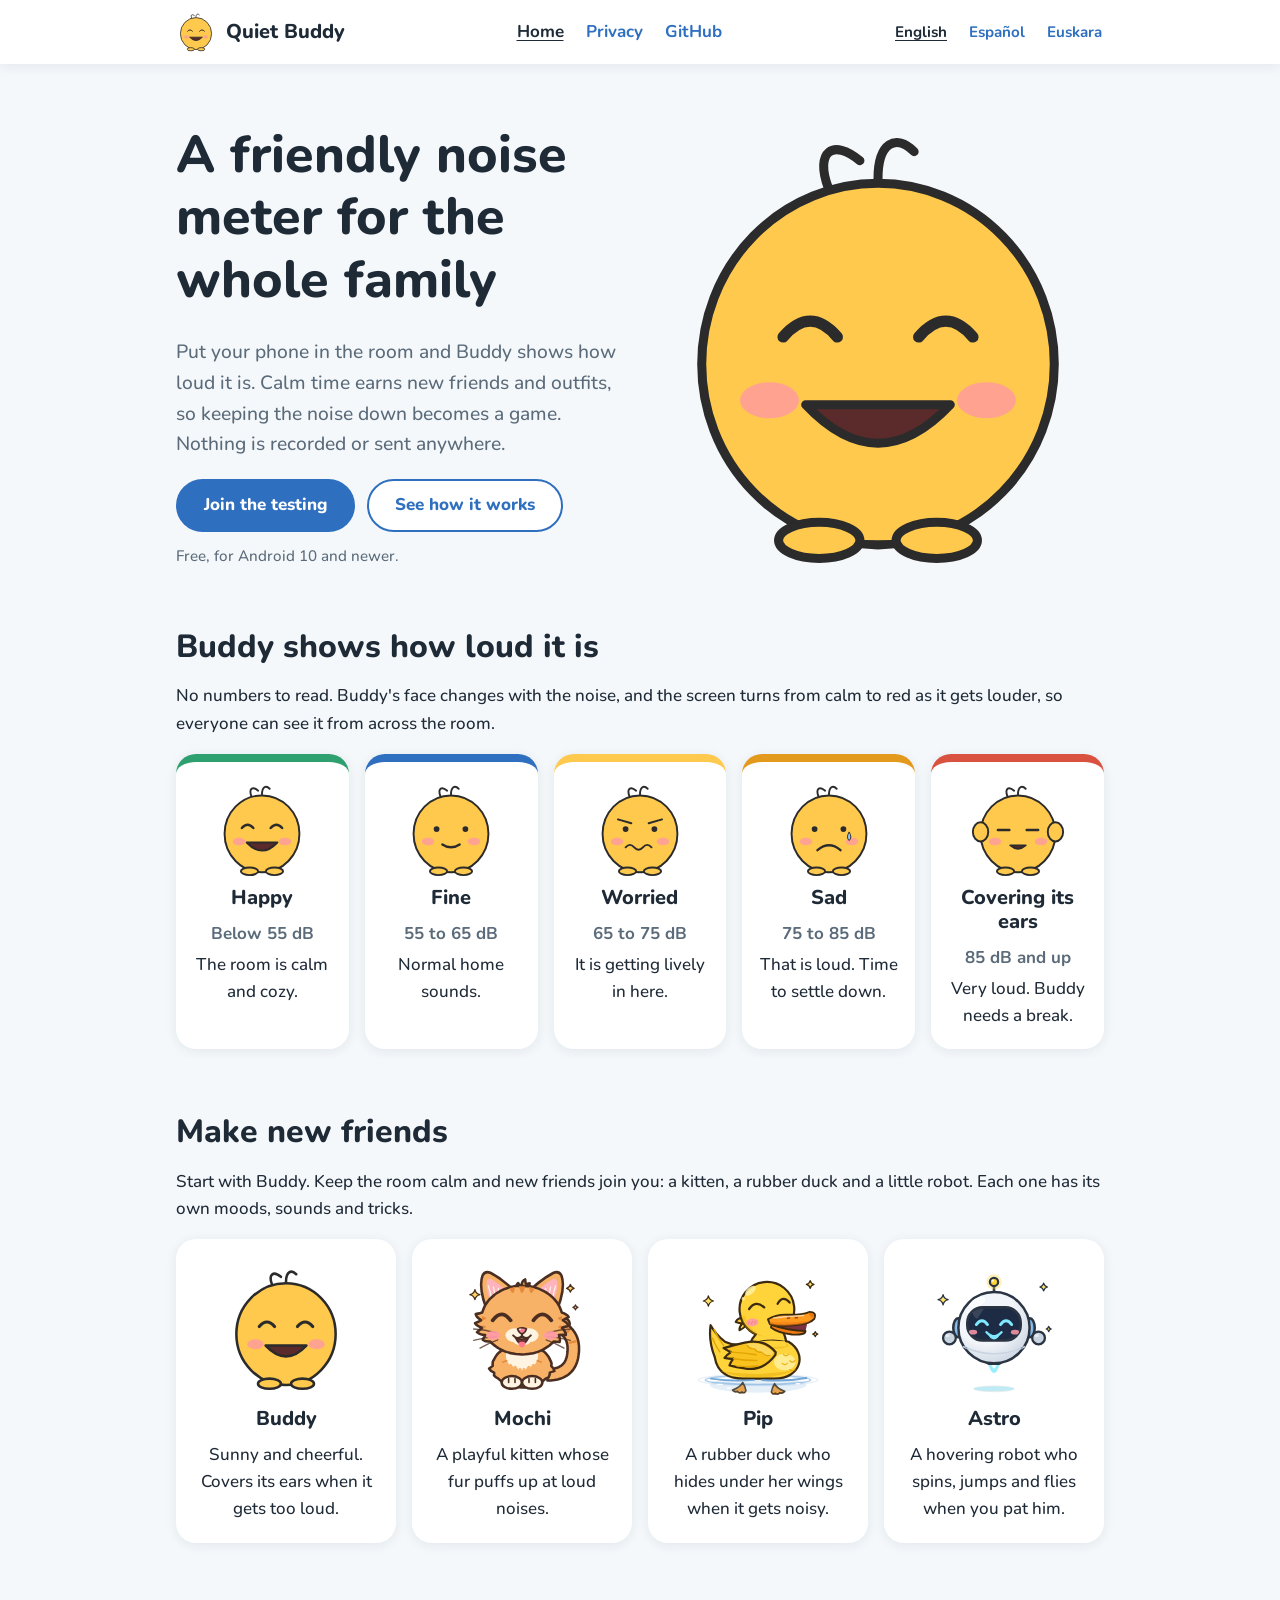
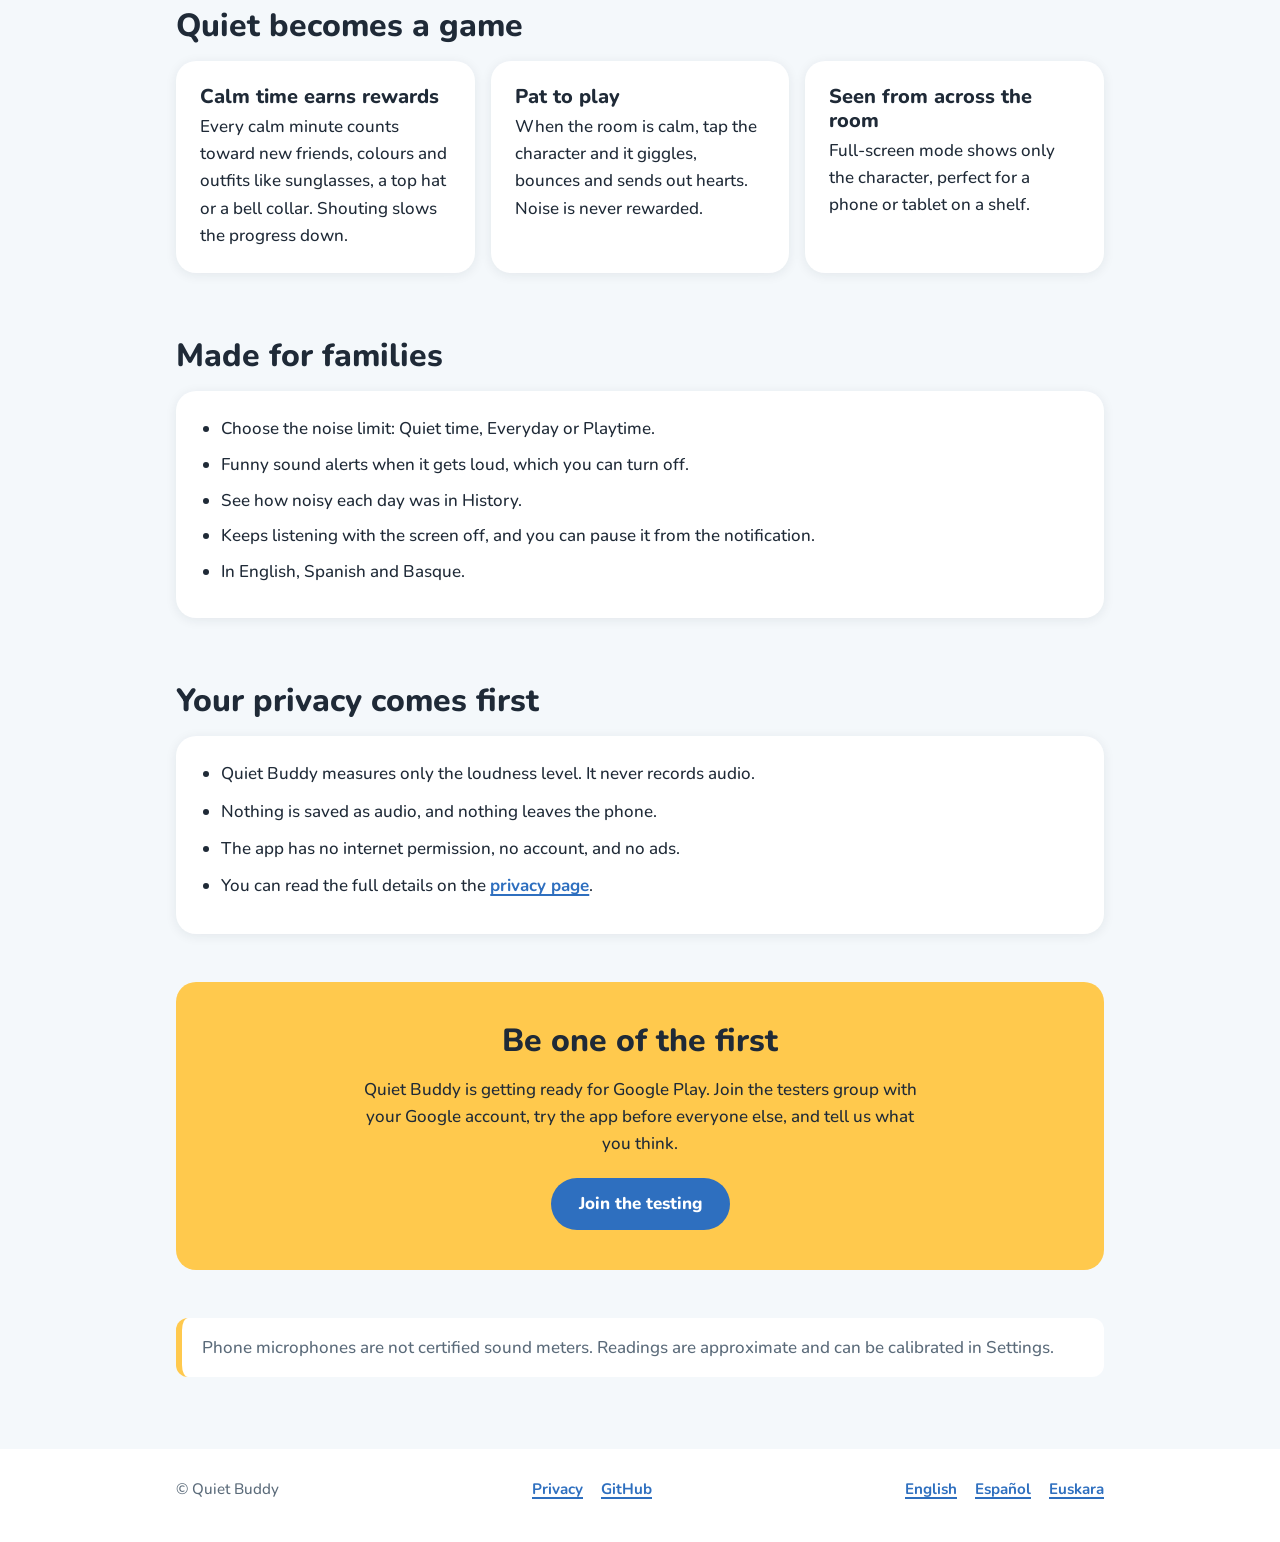
==== commit f0138743: "Turn the home page into a short promotional page The home page read like documentation. It now sells" ====
--- a/en/index.html
+++ b/en/index.html
@@ -4,7 +4,7 @@
   <meta charset="utf-8">
   <meta name="viewport" content="width=device-width, initial-scale=1">
   <title>Quiet Buddy: a friendly noise meter for the family</title>
-  <meta name="description" content="Quiet Buddy is a free Android app that turns a phone into a friendly noise meter for a family home. A cute character shows how loud the room is, calm time earns new friends, and nothing is recorded.">
+  <meta name="description" content="Quiet Buddy is a free Android app that turns a phone into a friendly noise meter for the family. Cute characters show how loud the room is, and calm time earns new friends. Nothing is recorded.">
   <link rel="alternate" hreflang="en" href="https://quiet-buddy.github.io/en/">
   <link rel="alternate" hreflang="es" href="https://quiet-buddy.github.io/es/">
   <link rel="alternate" hreflang="eu" href="https://quiet-buddy.github.io/eu/">
@@ -13,7 +13,7 @@
   <meta property="og:type" content="website">
   <meta property="og:site_name" content="Quiet Buddy">
   <meta property="og:title" content="Quiet Buddy: a friendly noise meter for the family">
-  <meta property="og:description" content="A free Android app that turns a phone into a friendly noise meter for a family home. A cute character shows how loud the room is, and calm time earns rewards.">
+  <meta property="og:description" content="A friendly noise meter for the family. Cute characters show how loud the room is, and calm time earns new friends.">
   <meta property="og:url" content="https://quiet-buddy.github.io/en/">
   <meta property="og:locale" content="en_US">
   <meta property="og:locale:alternate" content="es_ES">
@@ -67,11 +67,12 @@
     <section class="hero" aria-labelledby="hero-title">
       <div>
         <h1 id="hero-title">A friendly noise meter for the whole family</h1>
-        <p class="lead">Quiet Buddy turns your Android phone into a gentle noise meter. A friendly character shows how loud the room is, and calm time earns new friends and outfits. Nothing is recorded or sent anywhere.</p>
+        <p class="lead">Put your phone in the room and Buddy shows how loud it is. Calm time earns new friends and outfits, so keeping the noise down becomes a game. Nothing is recorded or sent anywhere.</p>
         <div class="actions">
-          <a class="btn btn-primary" href="https://github.com/Quiet-Buddy/noise-meter/releases/latest">Download the app</a>
-          <a class="btn btn-secondary" href="https://github.com/Quiet-Buddy/noise-meter">View the source</a>
+          <a class="btn btn-primary" href="https://groups.google.com/g/quiet-buddy-testers">Join the testing</a>
+          <a class="btn btn-secondary" href="#moods-title">See how it works</a>
         </div>
+        <p class="hero-note">Free, for Android 10 and newer.</p>
       </div>
       <svg class="buddy-hero" viewBox="0 0 200 200" role="img" aria-label="Buddy, the Quiet Buddy mascot, smiling happily">
         <path d="M78 30 C 72 14, 80 8, 92 18" fill="none" stroke="#2B2B2B" stroke-width="4" stroke-linecap="round"/>
@@ -89,7 +90,7 @@
 
     <section aria-labelledby="moods-title">
       <h2 id="moods-title">Buddy shows how loud it is</h2>
-      <p>Buddy changes mood with the loudness of the room. Here is what each mood means with the default limits.</p>
+      <p>No numbers to read. Buddy's face changes with the noise, and the screen turns from calm to red as it gets louder, so everyone can see it from across the room.</p>
       <ul class="mood-grid">
 
         <li class="mood mood-happy">
@@ -188,103 +189,63 @@
         </li>
 
       </ul>
-      <p class="after-grid">As the noise grows, the screen also deepens from calm to amber, coral and red, so you can read it from across the room. When listening is paused, Buddy falls asleep.</p>
     </section>
 
     <section aria-labelledby="characters-title">
-      <h2 id="characters-title">Meet the characters</h2>
-      <p>Everyone starts with Buddy. The others join as the room collects calm minutes. Each one has its own moods, voice, sounds and tricks.</p>
+      <h2 id="characters-title">Make new friends</h2>
+      <p>Start with Buddy. Keep the room calm and new friends join you: a kitten, a rubber duck and a little robot. Each one has its own moods, sounds and tricks.</p>
       <ul class="char-grid">
         <li class="char">
-          <img src="../assets/characters/buddy.svg" alt="Buddy, a round yellow character, smiling" width="160" height="160" loading="lazy">
+          <img src="../assets/characters/buddy.svg" alt="Buddy, a round yellow character, smiling" width="140" height="140" loading="lazy">
           <h3>Buddy</h3>
-          <p class="unlock">Ready from the start</p>
-          <p>A sunny little friend who covers its ears when it gets too loud.</p>
+          <p>Sunny and cheerful. Covers its ears when it gets too loud.</p>
         </li>
         <li class="char">
-          <img src="../assets/characters/mochi.svg" alt="Mochi, a ginger kitten, smiling" width="160" height="160" loading="lazy">
+          <img src="../assets/characters/mochi.svg" alt="Mochi, a ginger kitten, smiling" width="140" height="140" loading="lazy">
           <h3>Mochi</h3>
-          <p class="unlock">After 120 calm minutes</p>
-          <p>A ginger kitten. Too much noise makes its fur puff up like a bottle brush.</p>
+          <p>A playful kitten whose fur puffs up at loud noises.</p>
         </li>
         <li class="char">
-          <img src="../assets/characters/pip.svg" alt="Pip, a yellow rubber duck, smiling on her pond" width="160" height="160" loading="lazy">
+          <img src="../assets/characters/pip.svg" alt="Pip, a yellow rubber duck, smiling on her pond" width="140" height="140" loading="lazy">
           <h3>Pip</h3>
-          <p class="unlock">After 800 calm minutes</p>
-          <p>A rubber duck floating on her pond. When it gets too loud, she covers her head with her wings.</p>
+          <p>A rubber duck who hides under her wings when it gets noisy.</p>
         </li>
         <li class="char">
-          <img src="../assets/characters/astro.svg" alt="Astro, a white hovering robot with a screen face, smiling" width="160" height="160" loading="lazy">
+          <img src="../assets/characters/astro.svg" alt="Astro, a white hovering robot with a screen face, smiling" width="140" height="140" loading="lazy">
           <h3>Astro</h3>
-          <p class="unlock">After 1,700 calm minutes</p>
-          <p>A little robot that hovers on a thruster. Pat him quickly and he spins, jumps and flies a lap.</p>
-        </li>
-        <li class="char char-limited">
-          <img src="../assets/characters/mari-domingi.svg" alt="Mari Domingi in her tall white headdress, holding an apple and a basket" width="160" height="160" loading="lazy">
-          <h3>Mari Domingi</h3>
-          <p class="unlock">Christmas guest: 1 to 26 December</p>
-          <p>The Basque Christmas gift-bringer, with her basket of apples. She can only be earned in December, and once earned she stays.</p>
+          <p>A hovering robot who spins, jumps and flies when you pat him.</p>
         </li>
       </ul>
     </section>
 
-    <section aria-labelledby="rewards-title">
-      <h2 id="rewards-title">Calm time earns rewards</h2>
-      <div class="feature-grid">
+    <section aria-labelledby="game-title">
+      <h2 id="game-title">Quiet becomes a game</h2>
+      <div class="feature-grid feature-grid-3">
         <div class="card">
-          <h3>Calm minutes</h3>
-          <p>Every calm minute in the room counts. Home shows how close the next reward is, for example “20 min to meet Mochi”.</p>
+          <h3>Calm time earns rewards</h3>
+          <p>Every calm minute counts toward new friends, colours and outfits like sunglasses, a top hat or a bell collar. Shouting slows the progress down.</p>
         </div>
         <div class="card">
-          <h3>Noise has a cost</h3>
-          <p>Loud moments add a little noise debt that calm time pays back first. A short burst costs little; shouting again and again costs much more. Nothing already earned is ever taken away.</p>
+          <h3>Pat to play</h3>
+          <p>When the room is calm, tap the character and it giggles, bounces and sends out hearts. Noise is never rewarded.</p>
         </div>
         <div class="card">
-          <h3>Styles and accessories</h3>
-          <p>Unlock new colours and things to wear, like sunglasses, a top hat, a bell collar, swim goggles or a propeller cap. Mix and match them in the Characters tab.</p>
-        </div>
-        <div class="card">
-          <h3>Pat your buddy</h3>
-          <p>In a calm room, tap the character and it giggles, bounces and sends out hearts. Quick pats unlock tricks. In a loud room a pat only gets a small wobble, so noise is never rewarded.</p>
+          <h3>Seen from across the room</h3>
+          <p>Full-screen mode shows only the character, perfect for a phone or tablet on a shelf.</p>
         </div>
       </div>
     </section>
 
-    <section aria-labelledby="how-title">
-      <h2 id="how-title">How it works</h2>
-      <ol class="steps">
-        <li>
-          <h3>Install the app</h3>
-          <p>Quiet Buddy is free and runs on Android 10 and newer. Download the latest test build from the releases page.</p>
-        </li>
-        <li>
-          <h3>Put the phone in the room</h3>
-          <p>The phone listens for loudness only. Buddy waits about 3 seconds before changing mood, so it does not flicker.</p>
-        </li>
-        <li>
-          <h3>Make it yours</h3>
-          <p>Choose a noise limit, pick a character, and check History to see how the day sounded.</p>
-        </li>
-      </ol>
-    </section>
-
     <section aria-labelledby="families-title">
       <h2 id="families-title">Made for families</h2>
-      <div class="feature-grid">
-        <div class="card">
-          <ul class="feature-list">
-            <li><strong>Noise limits:</strong> Quiet time, Everyday or Playtime. Parents choose the one that fits the moment.</li>
-            <li><strong>Full-screen stage:</strong> Hide everything but the character, for a phone or tablet left on a shelf. Works in landscape and on tablets too.</li>
-            <li><strong>Sound alerts:</strong> The character makes funny sounds when it gets loud. They use the media volume and can be turned off.</li>
-          </ul>
-        </div>
-        <div class="card">
-          <ul class="feature-list">
-            <li><strong>Runs in the background:</strong> Keep listening with the screen off. A notification shows the mood and lets you pause at any time. Or keep the screen awake while the app is open.</li>
-            <li><strong>History:</strong> See the noise hour by hour for the last 7 days, and when the loudest moment happened.</li>
-            <li><strong>Three languages:</strong> English, Spanish and Basque. The app follows your phone, or you can choose in Settings.</li>
-          </ul>
-        </div>
+      <div class="card">
+        <ul class="feature-list">
+          <li>Choose the noise limit: Quiet time, Everyday or Playtime.</li>
+          <li>Funny sound alerts when it gets loud, which you can turn off.</li>
+          <li>See how noisy each day was in History.</li>
+          <li>Keeps listening with the screen off, and you can pause it from the notification.</li>
+          <li>In English, Spanish and Basque.</li>
+        </ul>
       </div>
     </section>
 
@@ -300,8 +261,13 @@
       </div>
     </section>
 
-    <section aria-labelledby="accuracy-title">
-      <h2 id="accuracy-title">About accuracy</h2>
+    <section class="cta" aria-labelledby="join-title">
+      <h2 id="join-title">Be one of the first</h2>
+      <p>Quiet Buddy is getting ready for Google Play. Join the testers group with your Google account, try the app before everyone else, and tell us what you think.</p>
+      <a class="btn btn-primary" href="https://groups.google.com/g/quiet-buddy-testers">Join the testing</a>
+    </section>
+
+    <section>
       <p class="note">Phone microphones are not certified sound meters. Readings are approximate and can be calibrated in Settings.</p>
     </section>
 
--- a/assets/site.css
+++ b/assets/site.css
@@ -341,10 +341,6 @@
 
 /* Characters */
 
-.after-grid {
-  margin: 16px 0 0;
-  color: var(--ink-soft);
-}
 
 .char-grid {
   list-style: none;
@@ -370,29 +366,12 @@
   margin: 0 auto 8px;
 }
 
-.char .unlock {
-  display: inline-block;
-  font-weight: 700;
-  font-size: 0.95rem;
-  color: var(--ink);
-  background: var(--bg);
-  border-radius: 999px;
-  padding: 2px 12px;
-  margin: 0 0 8px;
-}
 
 .char p:last-child {
   margin: 0;
 }
 
-.char-limited {
-  border-top: 8px solid var(--too-loud);
-}
-
-.char-limited .unlock {
-  background: #FDE7E4;
-  color: #8A2A1E;
-}
+
 
 .feature-grid .card h3 {
   margin-bottom: 4px;
@@ -400,6 +379,25 @@
 
 .feature-grid .card p {
   margin: 0;
+}
+
+.hero-note {
+  margin: 12px 0 0;
+  color: var(--ink-soft);
+  font-size: 0.95rem;
+}
+
+.cta {
+  text-align: center;
+  background: var(--buddy);
+  border-radius: var(--radius);
+  padding: 40px 24px !important;
+  margin: 16px 0;
+}
+
+.cta p {
+  max-width: 560px;
+  margin: 0 auto 20px;
 }
 
 /* Two-column layout on wider screens */
@@ -411,13 +409,6 @@
 
   .char-grid {
     grid-template-columns: repeat(2, 1fr);
-  }
-
-  .char-grid .char:last-child {
-    grid-column: span 2;
-    max-width: 50%;
-    justify-self: center;
-    width: 100%;
   }
 
   .mood-grid .mood:last-child {
@@ -459,19 +450,11 @@
   }
 
   .char-grid {
-    grid-template-columns: repeat(6, 1fr);
-  }
-
-  .char-grid .char {
-    grid-column: span 2;
-  }
-
-  .char-grid .char:nth-child(4) {
-    grid-column: 2 / span 2;
-  }
-
-  .char-grid .char:last-child {
-    max-width: none;
+    grid-template-columns: repeat(4, 1fr);
+  }
+
+  .feature-grid-3 {
+    grid-template-columns: repeat(3, 1fr);
   }
 }
 
